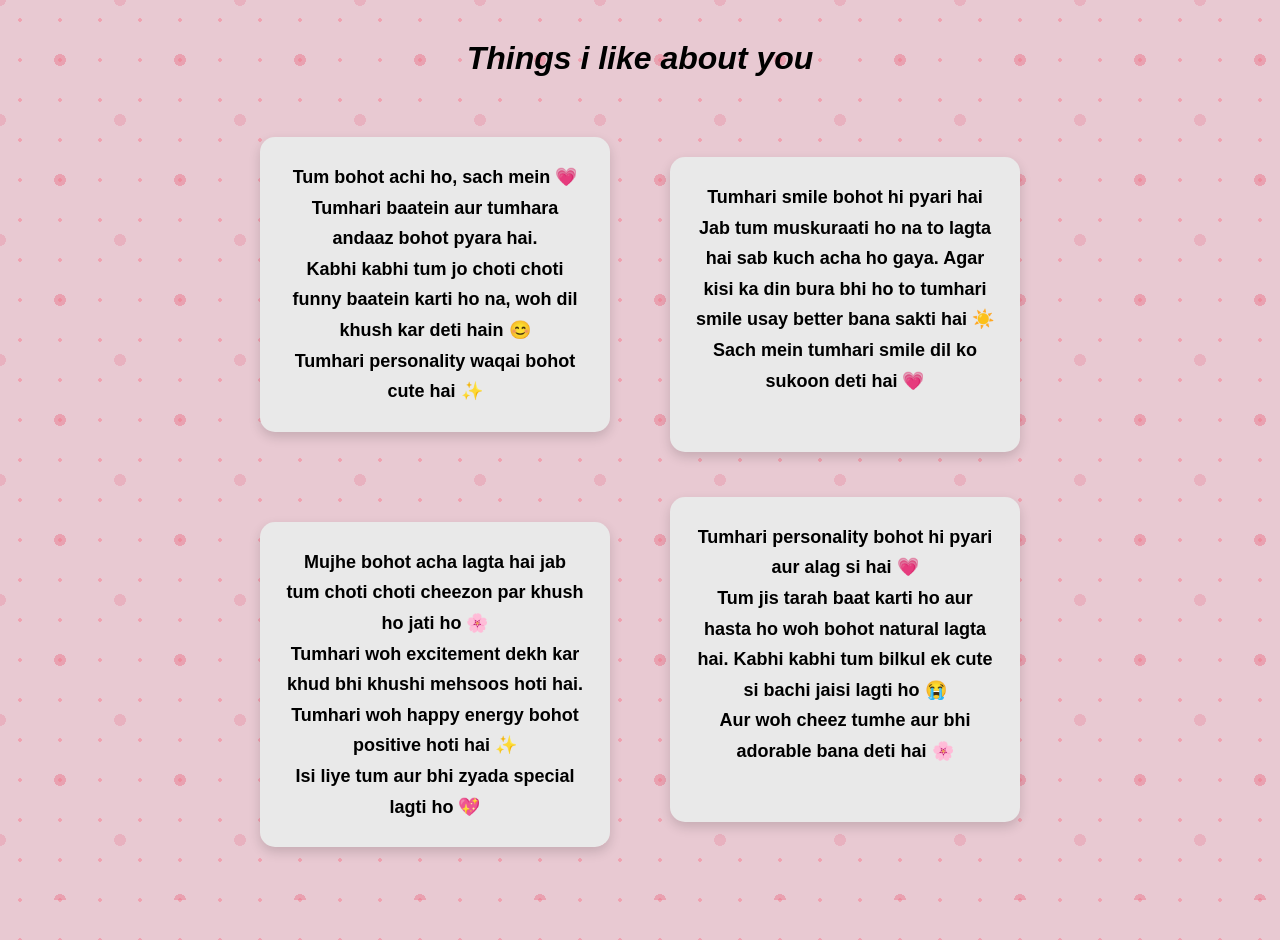
==== message2.html @ f87c2cbd "Add files via upload" ====
<!DOCTYPE html>
<html>
<head>
<title>Things I like about you</title>

<style>

body{
   margin:0;
   font-family: Arial, Helvetica, sans-serif;
   text-align:center;
   height:100vh;

   /* base pink background */
   background-color:#e8c9d2;

   /* small dot pattern */
   background-image: radial-gradient(#f0a2b0 2px, transparent 2px);
   background-size:40px 40px;

   position:relative;
}

body::before {
    content: "";
    position: fixed;   /* key change */
    top: 0;
    left: 0;
    width: 100%;
    height: 100%;

    background-image:
        radial-gradient(#eb7187 6px, transparent 6px),
        radial-gradient(#e996a9 6px, transparent 6px);
    background-size:120px 120px;
    background-position:0 0, 60px 60px;

    opacity:0.45;
    z-index:-1;
}

/* title */

h1{
  margin-top:40px;
  font-style:italic;
}

/* grid layout */

.container{
  display:grid;
  grid-template-columns: repeat(2, 350px);
  gap:60px;
  justify-content:center;
  margin-top:70px;
}

/* boxes */

.box{
  background:#e9e9e9; 
  padding:25px;
  border-radius:15px;
  box-shadow:0 5px 12px rgba(0,0,0,0.15);

  font-size:18px;
  font-weight:bold;
  line-height:1.7;

  transition:0.25s;
}

/* hover lift */

.box:hover{
  transform:translateY(-8px) scale(1.03);
}

/* staggered layout */

.box:nth-child(1){
  transform: translateY(-10px);
}

.box:nth-child(2){
  transform: translateY(10px);
}

.box:nth-child(3){
  transform: translateY(20px);
}

.box:nth-child(4){
  transform: translateY(-5px);
}

/* next button */

.next-button{
  position:fixed;
  bottom:20px;
  right:20px;
  background:#ff7aa8;
  color:white;
  padding:12px 24px;
  border-radius:25px;
  text-decoration:none;
  font-weight:bold;
  box-shadow:0 5px 10px rgba(0,0,0,0.2);
  transition:0.2s;
}

.next-button:hover{
  background:#ff5c93;
  transform:scale(1.05);
}

/* mobile */

@media (max-width:800px){

  .container{
    grid-template-columns:1fr;
    width:90%;
    margin:auto;
    margin-top:40px;
  }

}

.hearts{
position:fixed;
top:0;
left:0;
width:100%;
height:100%;
pointer-events:none;
overflow:hidden;
z-index:1;
}

.hearts span{
position:absolute;
bottom:-30px;
animation:floatUp linear forwards;
}

@keyframes floatUp{

0%{
transform:translateY(0);
opacity:1;
}

100%{
transform:translateY(-120vh);
opacity:0;
}

}

.cursor-trail{
position:fixed;
width:8px;
height:8px;
background:#ff5c93;
border-radius:50%;
pointer-events:none;
z-index:9999;
animation:fadeTrail 0.6s linear forwards;
}

@keyframes fadeTrail{
0%{
opacity:1;
transform:scale(1);
}
100%{
opacity:0;
transform:scale(2.5);
}
}

</style>
</head>

<body>

<h1>Things i like about you</h1>

<div class="hearts"></div>

<div class="container">

<div class="box">
Tum bohot achi ho, sach mein 💗<br>
Tumhari baatein aur tumhara andaaz bohot pyara hai.<br>
Kabhi kabhi tum jo choti choti funny baatein karti ho na, woh dil khush kar deti hain 😊<br>
Tumhari personality waqai bohot cute hai ✨
</div>

<div class="box">
Tumhari smile bohot hi pyari hai<br>
Jab tum muskuraati ho na to lagta hai sab kuch acha ho gaya.
Agar kisi ka din bura bhi ho to tumhari smile usay better bana sakti hai ☀️<br>
Sach mein tumhari smile dil ko sukoon deti hai 💗
</div>

<div class="box">
Mujhe bohot acha lagta hai jab tum choti choti cheezon par khush ho jati ho 🌸<br>
Tumhari woh excitement dekh kar khud bhi khushi mehsoos hoti hai.
Tumhari woh happy energy bohot positive hoti hai ✨<br>
Isi liye tum aur bhi zyada special lagti ho 💖
</div>

<div class="box">
Tumhari personality bohot hi pyari aur alag si hai 💗<br>
Tum jis tarah baat karti ho aur hasta ho woh bohot natural lagta hai.
Kabhi kabhi tum bilkul ek cute si bachi jaisi lagti ho 😭<br>
Aur woh cheez tumhe aur bhi adorable bana deti hai 🌸
</div>

<script>

function createHeart(){

    const heart = document.createElement("span");
    heart.innerHTML = ["💗","💖","💞","🎂","🍰","🎈"][Math.floor(Math.random()*6)];

    heart.style.left = Math.random()*100 + "vw";
    heart.style.fontSize = (16 + Math.random()*20) + "px";
    heart.style.animationDuration = (5 + Math.random()*5) + "s";

    document.querySelector(".hearts").appendChild(heart);

    setTimeout(()=>{
        heart.remove();
    },10000);
}

setInterval(createHeart,2000);

/* CURSOR TRAIL */

document.addEventListener("mousemove", function(e){

const trail = document.createElement("div");
trail.className = "cursor-trail";

trail.style.left = e.clientX + "px";
trail.style.top = e.clientY + "px";

document.body.appendChild(trail);

setTimeout(()=>{
trail.remove();
},600);

});

</script>

</div>

</body>
</html>
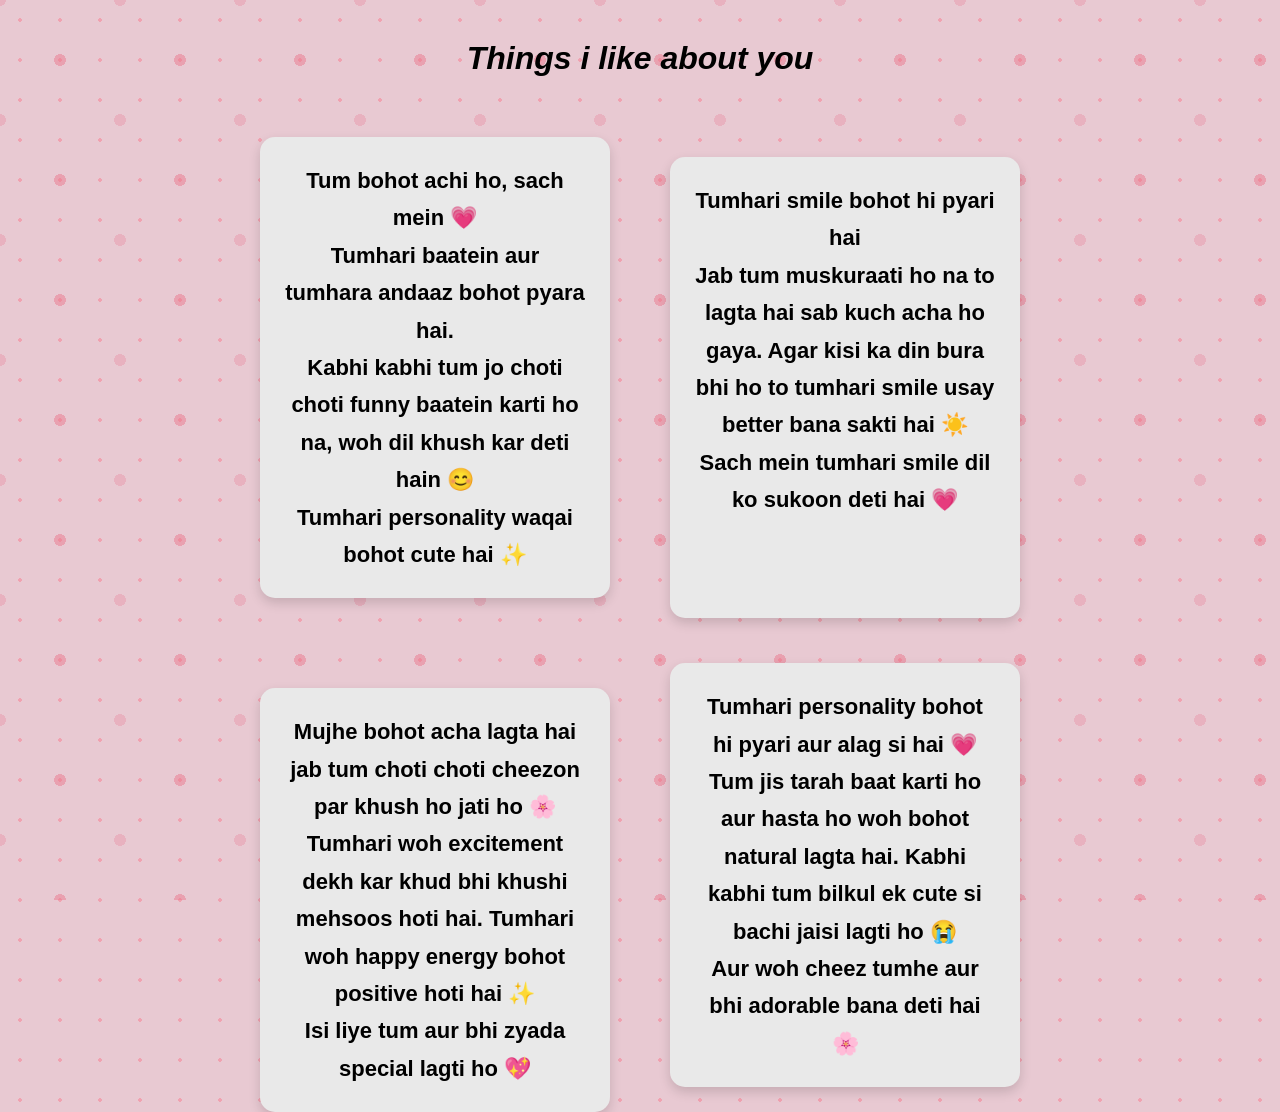
==== commit c7f62b62: "Add files via upload" ====
--- a/message2.html
+++ b/message2.html
@@ -64,8 +64,8 @@
   border-radius:15px;
   box-shadow:0 5px 12px rgba(0,0,0,0.15);
 
-  font-size:18px;
-  font-weight:bold;
+  font-size:22px;
+  font-weight:700;
   line-height:1.7;
 
   transition:0.25s;
